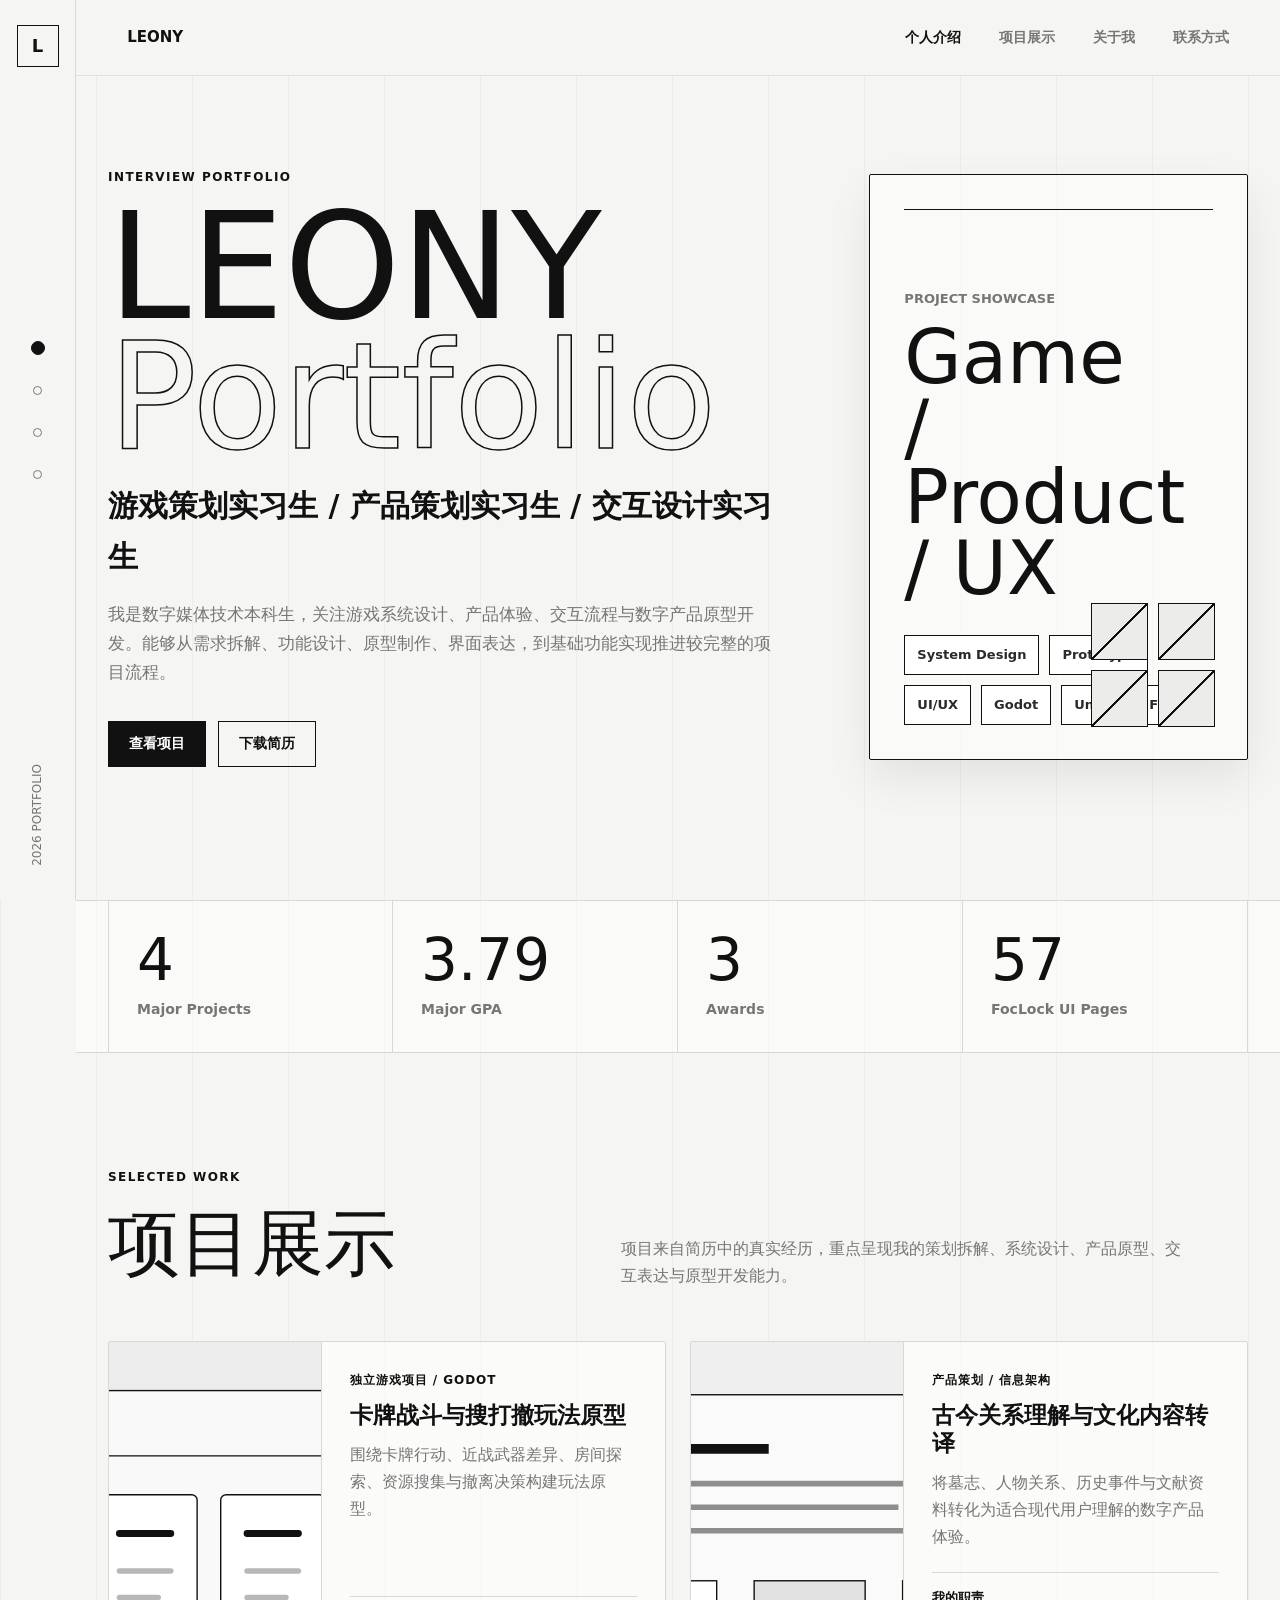
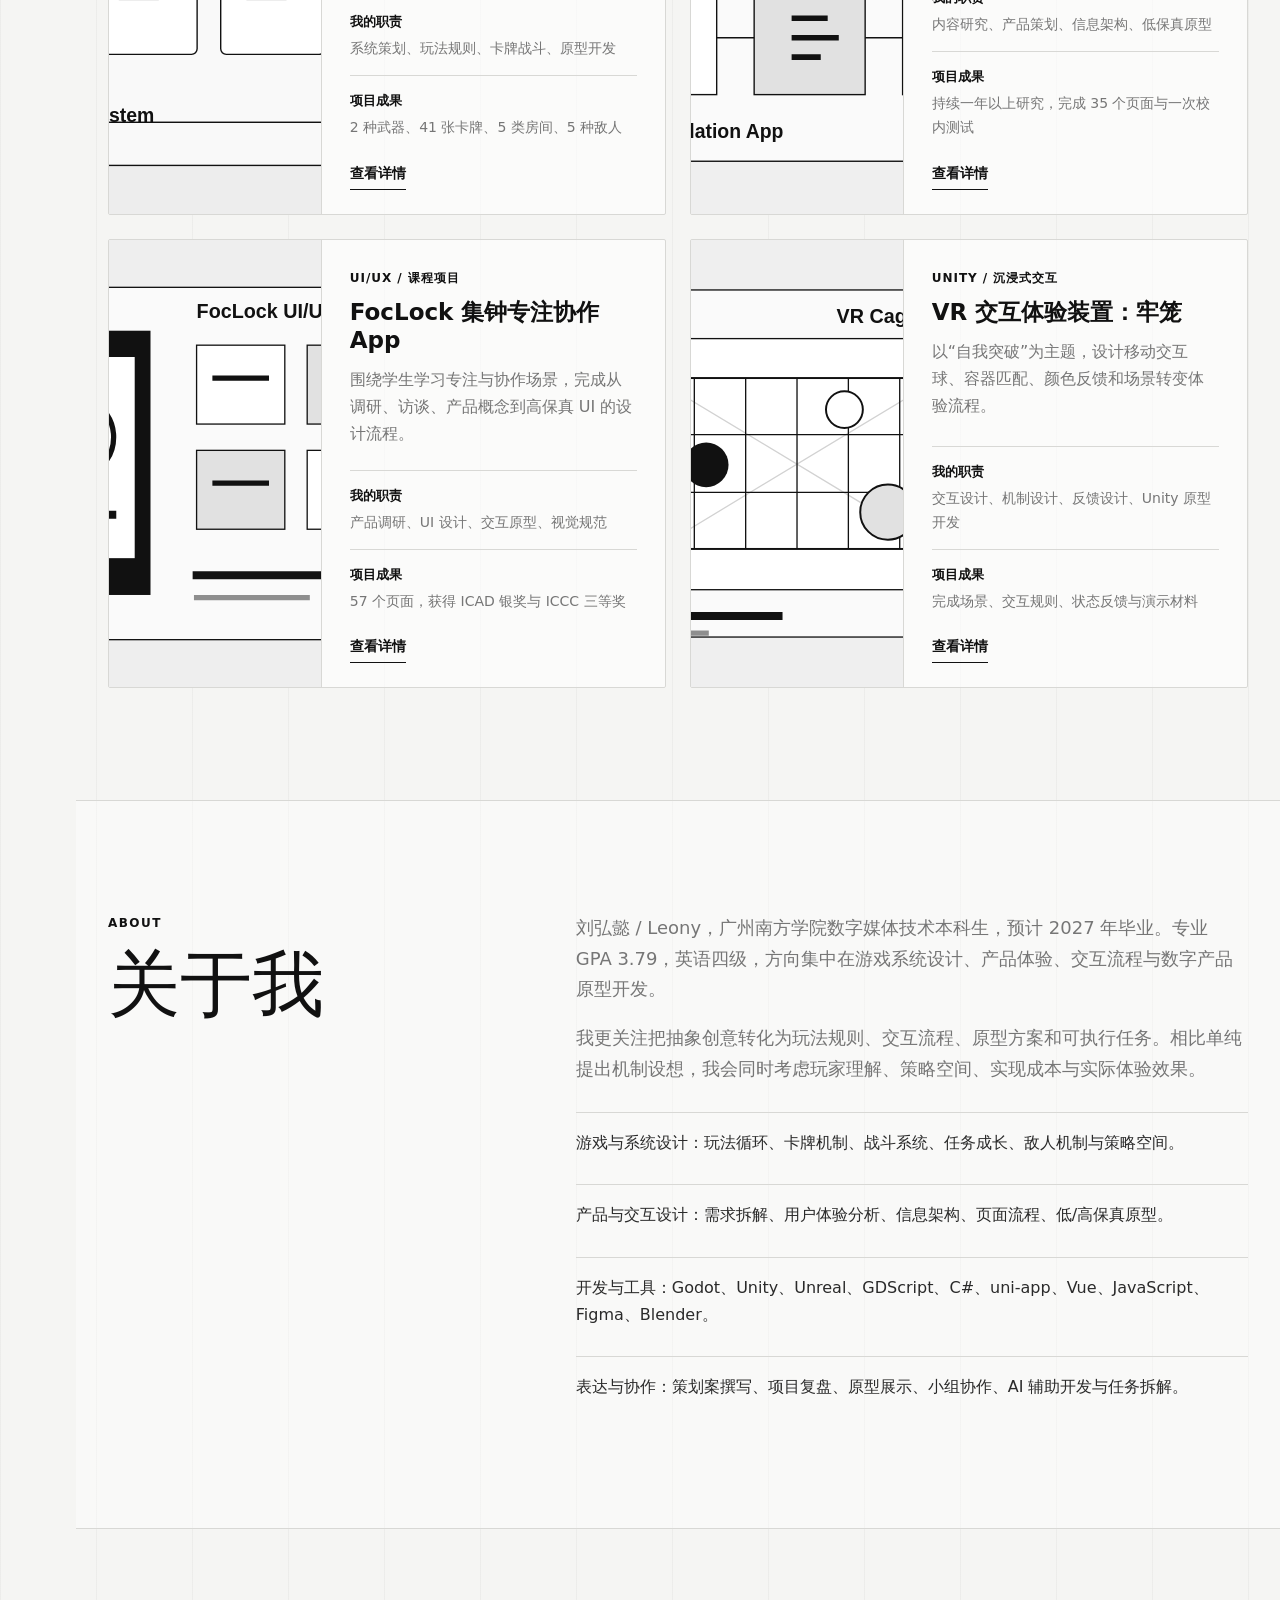
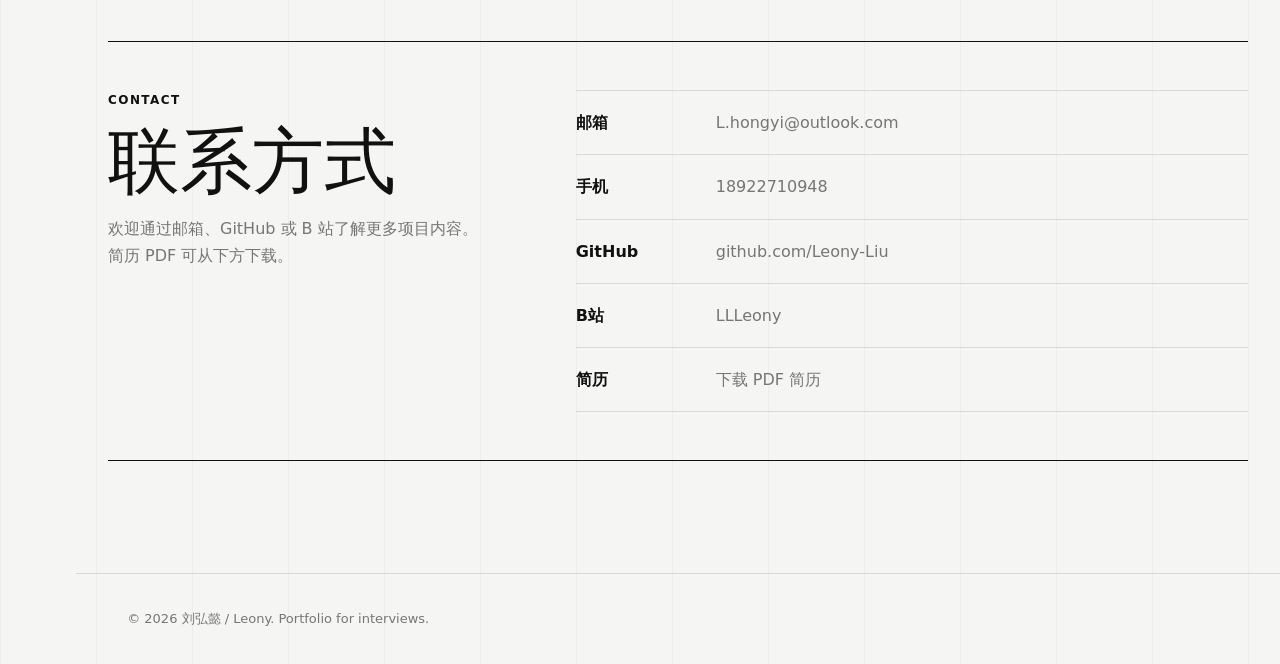
==== index.html @ b9294779 "第一次提交" ====
<!DOCTYPE html>
<html lang="zh-CN">
<head>
  <meta charset="UTF-8">
  <meta name="viewport" content="width=device-width, initial-scale=1.0">
  <meta name="description" content="Leony 刘弘懿的个人作品集网站，展示游戏策划、产品策划、交互设计与原型开发项目。">
  <title>LEONY Portfolio | 刘弘懿项目作品集</title>
  <link rel="icon" href="assets/images/favicon.svg" type="image/svg+xml">
  <link rel="stylesheet" href="css/style.css">
</head>
<body>
  <aside class="side-rail" aria-label="页面锚点导航">
    <a class="rail-logo" href="#intro" aria-label="返回首页">L</a>
    <nav class="rail-dots" aria-label="页面分区">
      <a class="rail-dot active" href="#intro" data-section="intro" aria-label="Intro"><span>Intro</span></a>
      <a class="rail-dot" href="#projects" data-section="projects" aria-label="Projects"><span>Projects</span></a>
      <a class="rail-dot" href="#about" data-section="about" aria-label="About"><span>About</span></a>
      <a class="rail-dot" href="#contact" data-section="contact" aria-label="Contact"><span>Contact</span></a>
    </nav>
    <p class="rail-meta">2026 Portfolio</p>
  </aside>

  <header class="topbar">
    <a class="topbar-brand" href="#intro">LEONY</a>
    <button class="nav-toggle" type="button" aria-label="打开导航" aria-expanded="false">
      <span></span>
      <span></span>
    </button>
    <nav class="topnav" aria-label="主导航">
      <a href="#intro">个人介绍</a>
      <a href="#projects">项目展示</a>
      <a href="#about">关于我</a>
      <a href="#contact">联系方式</a>
    </nav>
  </header>

  <main>
    <section id="intro" class="hero section">
      <div class="container hero-grid">
        <div class="hero-copy">
          <p class="eyebrow">Interview Portfolio</p>
          <h1>LEONY<br><span>Portfolio</span></h1>
          <p class="hero-title">游戏策划实习生 / 产品策划实习生 / 交互设计实习生</p>
          <p class="hero-desc">
            我是数字媒体技术本科生，关注游戏系统设计、产品体验、交互流程与数字产品原型开发。能够从需求拆解、功能设计、原型制作、界面表达，到基础功能实现推进较完整的项目流程。
          </p>
          <div class="hero-actions">
            <a class="button button-dark" href="#projects">查看项目</a>
            <a class="button button-light" href="assets/resume/resume.pdf" download>下载简历</a>
          </div>
        </div>

        <div class="hero-board" aria-label="作品集能力概览">
          <div class="board-line"></div>
          <p class="board-kicker">Project Showcase</p>
          <strong>Game / Product / UX</strong>
          <div class="board-tags" aria-label="能力标签">
            <span>System Design</span>
            <span>Prototype</span>
            <span>UI/UX</span>
            <span>Godot</span>
            <span>Unity</span>
            <span>Figma</span>
          </div>
          <div class="board-matrix" aria-hidden="true">
            <span></span>
            <span></span>
            <span></span>
            <span></span>
          </div>
        </div>
      </div>
    </section>

    <section class="stats-strip" aria-label="作品集数据概览">
      <div class="container stats-grid">
        <div>
          <strong>4</strong>
          <span>Major Projects</span>
        </div>
        <div>
          <strong>3.79</strong>
          <span>Major GPA</span>
        </div>
        <div>
          <strong>3</strong>
          <span>Awards</span>
        </div>
        <div>
          <strong>57</strong>
          <span>FocLock UI Pages</span>
        </div>
      </div>
    </section>

    <section id="projects" class="section section-projects">
      <div class="container">
        <div class="section-heading wide-heading">
          <p class="eyebrow">Selected Work</p>
          <h2>项目展示</h2>
          <p>项目来自简历中的真实经历，重点呈现我的策划拆解、系统设计、产品原型、交互表达与原型开发能力。</p>
        </div>

        <div class="project-grid">
          <article class="project-card">
            <a class="project-cover" href="projects/card-battle.html" aria-label="查看卡牌战斗与搜打撤玩法原型详情">
              <img src="assets/images/project-card-system.svg" alt="卡牌战斗与搜打撤玩法原型封面">
            </a>
            <div class="project-body">
              <p class="project-type">独立游戏项目 / Godot</p>
              <h3>卡牌战斗与搜打撤玩法原型</h3>
              <p>围绕卡牌行动、近战武器差异、房间探索、资源搜集与撤离决策构建玩法原型。</p>
              <dl class="project-meta">
                <div>
                  <dt>我的职责</dt>
                  <dd>系统策划、玩法规则、卡牌战斗、原型开发</dd>
                </div>
                <div>
                  <dt>项目成果</dt>
                  <dd>2 种武器、41 张卡牌、5 类房间、5 种敌人</dd>
                </div>
              </dl>
              <a class="text-link" href="projects/card-battle.html">查看详情</a>
            </div>
          </article>

          <article class="project-card">
            <a class="project-cover" href="projects/culture-app.html" aria-label="查看古今关系理解与文化内容转译项目详情">
              <img src="assets/images/project-culture-app.svg" alt="古今关系理解与文化内容转译项目封面">
            </a>
            <div class="project-body">
              <p class="project-type">产品策划 / 信息架构</p>
              <h3>古今关系理解与文化内容转译</h3>
              <p>将墓志、人物关系、历史事件与文献资料转化为适合现代用户理解的数字产品体验。</p>
              <dl class="project-meta">
                <div>
                  <dt>我的职责</dt>
                  <dd>内容研究、产品策划、信息架构、低保真原型</dd>
                </div>
                <div>
                  <dt>项目成果</dt>
                  <dd>持续一年以上研究，完成 35 个页面与一次校内测试</dd>
                </div>
              </dl>
              <a class="text-link" href="projects/culture-app.html">查看详情</a>
            </div>
          </article>

          <article class="project-card">
            <a class="project-cover" href="projects/foclock.html" aria-label="查看 FocLock 集钟项目详情">
              <img src="assets/images/project-foclock.svg" alt="FocLock 集钟项目封面">
            </a>
            <div class="project-body">
              <p class="project-type">UI/UX / 课程项目</p>
              <h3>FocLock 集钟专注协作 App</h3>
              <p>围绕学生学习专注与协作场景，完成从调研、访谈、产品概念到高保真 UI 的设计流程。</p>
              <dl class="project-meta">
                <div>
                  <dt>我的职责</dt>
                  <dd>产品调研、UI 设计、交互原型、视觉规范</dd>
                </div>
                <div>
                  <dt>项目成果</dt>
                  <dd>57 个页面，获得 ICAD 银奖与 ICCC 三等奖</dd>
                </div>
              </dl>
              <a class="text-link" href="projects/foclock.html">查看详情</a>
            </div>
          </article>

          <article class="project-card">
            <a class="project-cover" href="projects/vr-cage.html" aria-label="查看 VR 交互体验装置详情">
              <img src="assets/images/project-vr-cage.svg" alt="VR 交互体验装置项目封面">
            </a>
            <div class="project-body">
              <p class="project-type">Unity / 沉浸式交互</p>
              <h3>VR 交互体验装置：牢笼</h3>
              <p>以“自我突破”为主题，设计移动交互球、容器匹配、颜色反馈和场景转变体验流程。</p>
              <dl class="project-meta">
                <div>
                  <dt>我的职责</dt>
                  <dd>交互设计、机制设计、反馈设计、Unity 原型开发</dd>
                </div>
                <div>
                  <dt>项目成果</dt>
                  <dd>完成场景、交互规则、状态反馈与演示材料</dd>
                </div>
              </dl>
              <a class="text-link" href="projects/vr-cage.html">查看详情</a>
            </div>
          </article>
        </div>
      </div>
    </section>

    <section id="about" class="section about-section">
      <div class="container about-grid">
        <div class="section-heading">
          <p class="eyebrow">About</p>
          <h2>关于我</h2>
        </div>
        <div class="about-copy">
          <p>
            刘弘懿 / Leony，广州南方学院数字媒体技术本科生，预计 2027 年毕业。专业 GPA 3.79，英语四级，方向集中在游戏系统设计、产品体验、交互流程与数字产品原型开发。
          </p>
          <p>
            我更关注把抽象创意转化为玩法规则、交互流程、原型方案和可执行任务。相比单纯提出机制设想，我会同时考虑玩家理解、策略空间、实现成本与实际体验效果。
          </p>
          <ul class="ability-list">
            <li>游戏与系统设计：玩法循环、卡牌机制、战斗系统、任务成长、敌人机制与策略空间。</li>
            <li>产品与交互设计：需求拆解、用户体验分析、信息架构、页面流程、低/高保真原型。</li>
            <li>开发与工具：Godot、Unity、Unreal、GDScript、C#、uni-app、Vue、JavaScript、Figma、Blender。</li>
            <li>表达与协作：策划案撰写、项目复盘、原型展示、小组协作、AI 辅助开发与任务拆解。</li>
          </ul>
        </div>
      </div>
    </section>

    <section id="contact" class="section contact-section">
      <div class="container contact-grid">
        <div>
          <p class="eyebrow">Contact</p>
          <h2>联系方式</h2>
          <p>欢迎通过邮箱、GitHub 或 B 站了解更多项目内容。简历 PDF 可从下方下载。</p>
        </div>
        <ul class="contact-list">
          <li>
            <span>邮箱</span>
            <a href="mailto:L.hongyi@outlook.com">L.hongyi@outlook.com</a>
          </li>
          <li>
            <span>手机</span>
            <a href="tel:18922710948">18922710948</a>
          </li>
          <li>
            <span>GitHub</span>
            <a href="https://github.com/Leony-Liu" target="_blank" rel="noreferrer">github.com/Leony-Liu</a>
          </li>
          <li>
            <span>B站</span>
            <a href="https://space.bilibili.com/" target="_blank" rel="noreferrer">LLLeony</a>
          </li>
          <li>
            <span>简历</span>
            <a href="assets/resume/resume.pdf" download>下载 PDF 简历</a>
          </li>
        </ul>
      </div>
    </section>
  </main>

  <footer class="site-footer">
    <p>© 2026 刘弘懿 / Leony. Portfolio for interviews.</p>
  </footer>

  <script src="js/main.js"></script>
</body>
</html>
---- css/style.css ----
:root {
  --bg: #f5f5f3;
  --surface: #ffffff;
  --surface-soft: #ececea;
  --ink: #111111;
  --ink-soft: #2a2a2a;
  --muted: #767676;
  --muted-2: #a6a6a6;
  --line: #d8d8d5;
  --line-dark: #111111;
  --rail: 76px;
  --container: 1180px;
  --radius: 2px;
  --shadow: 0 18px 45px rgba(0, 0, 0, 0.08);
  --ease: 180ms ease;
}

* {
  box-sizing: border-box;
}

html {
  scroll-behavior: smooth;
}

body {
  margin: 0;
  color: var(--ink);
  font-family: Inter, ui-sans-serif, system-ui, -apple-system, BlinkMacSystemFont, "Segoe UI", "PingFang SC", "Microsoft YaHei", sans-serif;
  line-height: 1.7;
  background:
    linear-gradient(90deg, rgba(17, 17, 17, 0.035) 1px, transparent 1px) 0 0 / 96px 96px,
    var(--bg);
}

body::selection {
  color: var(--surface);
  background: var(--ink);
}

img,
video {
  display: block;
  max-width: 100%;
}

a {
  color: inherit;
  text-decoration: none;
}

p,
h1,
h2,
h3,
dl {
  margin-top: 0;
}

p {
  color: var(--muted);
}

.container {
  width: min(calc(100% - 64px), var(--container));
  margin: 0 auto;
}

.section {
  padding: 112px 0;
  scroll-margin-top: 82px;
}

.side-rail {
  position: fixed;
  inset: 0 auto 0 0;
  z-index: 50;
  display: grid;
  width: var(--rail);
  grid-template-rows: 92px 1fr 170px;
  align-items: center;
  justify-items: center;
  border-right: 1px solid var(--line);
  background: rgba(245, 245, 243, 0.9);
  backdrop-filter: blur(18px);
}

.rail-logo {
  display: grid;
  width: 42px;
  height: 42px;
  place-items: center;
  border: 1px solid var(--ink);
  border-radius: 0;
  color: var(--ink);
  font-size: 18px;
  font-weight: 800;
  line-height: 1;
}

.rail-dots {
  display: grid;
  gap: 18px;
}

.rail-dot {
  position: relative;
  display: grid;
  width: 24px;
  height: 24px;
  place-items: center;
}

.rail-dot::before {
  content: "";
  width: 7px;
  height: 7px;
  border: 1px solid var(--muted);
  border-radius: 50%;
  background: transparent;
  transition: width var(--ease), height var(--ease), border-color var(--ease), background-color var(--ease);
}

.rail-dot.active::before,
.rail-dot:hover::before {
  width: 12px;
  height: 12px;
  border-color: var(--ink);
  background: var(--ink);
}

.rail-dot span {
  position: absolute;
  left: 32px;
  padding: 5px 8px;
  border: 1px solid var(--line);
  border-radius: var(--radius);
  color: var(--ink);
  font-size: 12px;
  white-space: nowrap;
  background: var(--surface);
  box-shadow: 0 8px 18px rgba(0, 0, 0, 0.08);
  opacity: 0;
  transform: translateX(-6px);
  pointer-events: none;
  transition: opacity var(--ease), transform var(--ease);
}

.rail-dot:hover span {
  opacity: 1;
  transform: translateX(0);
}

.rail-meta {
  margin: 0;
  color: var(--muted);
  font-size: 12px;
  letter-spacing: 0;
  text-transform: uppercase;
  writing-mode: vertical-rl;
  transform: rotate(180deg);
}

.topbar {
  position: fixed;
  top: 0;
  right: 0;
  left: var(--rail);
  z-index: 40;
  display: flex;
  min-height: 76px;
  align-items: center;
  justify-content: space-between;
  padding: 0 clamp(24px, 4vw, 58px);
  border-bottom: 1px solid rgba(216, 216, 213, 0.72);
  background: rgba(245, 245, 243, 0.78);
  backdrop-filter: blur(18px);
}

.topbar-brand {
  font-size: 15px;
  font-weight: 800;
}

.topnav {
  display: flex;
  align-items: center;
  gap: clamp(20px, 3vw, 38px);
}

.topnav a {
  color: var(--muted);
  font-size: 14px;
  font-weight: 600;
  transition: color var(--ease);
}

.topnav a.active,
.topnav a:hover {
  color: var(--ink);
}

.nav-toggle {
  display: none;
  width: 42px;
  height: 42px;
  padding: 0;
  border: 1px solid var(--line);
  border-radius: 0;
  background: var(--surface);
}

.nav-toggle span {
  display: block;
  width: 18px;
  height: 1px;
  margin: 5px auto;
  background: var(--ink);
}

main,
.site-footer {
  margin-left: var(--rail);
}

.hero {
  min-height: 100vh;
  display: flex;
  align-items: center;
  padding-top: 146px;
}

.hero-grid {
  display: grid;
  grid-template-columns: minmax(0, 1.1fr) minmax(320px, 0.62fr);
  gap: clamp(42px, 7vw, 96px);
  align-items: center;
}

.eyebrow {
  margin-bottom: 14px;
  color: var(--ink);
  font-size: 12px;
  font-weight: 800;
  letter-spacing: 0.12em;
  text-transform: uppercase;
}

h1 {
  max-width: 840px;
  margin-bottom: 18px;
  font-size: clamp(64px, 12vw, 148px);
  font-weight: 500;
  line-height: 0.88;
  letter-spacing: 0;
}

h1 span {
  color: transparent;
  -webkit-text-stroke: 1.5px var(--ink);
  text-stroke: 1.5px var(--ink);
}

h2 {
  margin-bottom: 18px;
  font-size: clamp(36px, 6vw, 72px);
  font-weight: 500;
  line-height: 1;
  letter-spacing: 0;
}

h3 {
  margin-bottom: 12px;
  font-size: 23px;
  font-weight: 600;
  line-height: 1.22;
  letter-spacing: 0;
}

.hero-title {
  margin-bottom: 18px;
  color: var(--ink);
  font-size: clamp(20px, 2.4vw, 30px);
  font-weight: 600;
}

.hero-desc {
  max-width: 690px;
  margin-bottom: 34px;
  font-size: 17px;
}

.hero-actions {
  display: flex;
  flex-wrap: wrap;
  gap: 12px;
}

.button {
  display: inline-flex;
  min-height: 46px;
  align-items: center;
  justify-content: center;
  padding: 10px 20px;
  border: 1px solid var(--ink);
  border-radius: 0;
  font-size: 14px;
  font-weight: 700;
  transition: transform var(--ease), background-color var(--ease), color var(--ease), border-color var(--ease);
}

.button:hover {
  transform: translateY(-2px);
}

.button-dark {
  color: var(--surface);
  background: var(--ink);
}

.button-light {
  color: var(--ink);
  background: transparent;
}

.button-light:hover {
  background: var(--surface);
}

.hero-board {
  position: relative;
  min-height: 470px;
  padding: 34px;
  border: 1px solid var(--ink);
  border-radius: var(--radius);
  background: rgba(255, 255, 255, 0.54);
  box-shadow: var(--shadow);
}

.board-line {
  width: 100%;
  height: 1px;
  margin-bottom: 78px;
  background: var(--ink);
}

.board-kicker {
  margin-bottom: 12px;
  color: var(--muted);
  font-size: 13px;
  font-weight: 700;
  text-transform: uppercase;
}

.hero-board strong {
  display: block;
  max-width: 240px;
  margin-bottom: 32px;
  font-size: clamp(48px, 6vw, 74px);
  font-weight: 500;
  line-height: 0.95;
}

.board-tags {
  display: flex;
  flex-wrap: wrap;
  gap: 10px;
}

.board-tags span {
  padding: 8px 12px;
  border: 1px solid var(--line-dark);
  border-radius: 0;
  color: var(--ink-soft);
  font-size: 13px;
  font-weight: 700;
  background: var(--surface);
}

.board-matrix {
  position: absolute;
  right: 32px;
  bottom: 32px;
  display: grid;
  width: 124px;
  height: 124px;
  grid-template-columns: repeat(2, 1fr);
  gap: 10px;
}

.board-matrix span {
  border: 1px solid var(--ink);
  background:
    linear-gradient(135deg, transparent calc(50% - 1px), var(--ink) calc(50% - 1px), var(--ink) calc(50% + 1px), transparent calc(50% + 1px)),
    var(--surface-soft);
}

.stats-strip {
  border-top: 1px solid var(--line);
  border-bottom: 1px solid var(--line);
  background: rgba(255, 255, 255, 0.42);
}

.stats-grid {
  display: grid;
  grid-template-columns: repeat(4, minmax(0, 1fr));
}

.stats-grid div {
  min-height: 142px;
  padding: 30px 28px;
  border-right: 1px solid var(--line);
}

.stats-grid div:first-child {
  border-left: 1px solid var(--line);
}

.stats-grid strong {
  display: block;
  margin-bottom: 6px;
  font-size: clamp(36px, 5vw, 58px);
  font-weight: 500;
  line-height: 1;
}

.stats-grid span {
  color: var(--muted);
  font-size: 14px;
  font-weight: 700;
}

.section-heading {
  max-width: 760px;
  margin-bottom: 44px;
}

.wide-heading {
  display: grid;
  max-width: none;
  grid-template-columns: minmax(260px, 0.75fr) minmax(0, 1fr);
  gap: 42px;
  align-items: end;
}

.wide-heading .eyebrow {
  grid-column: 1 / -1;
  margin-bottom: -22px;
}

.wide-heading p:last-child {
  max-width: 560px;
  margin-bottom: 8px;
}

.project-grid {
  display: grid;
  grid-template-columns: repeat(2, minmax(0, 1fr));
  gap: 24px;
}

.project-card {
  display: grid;
  grid-template-columns: minmax(180px, 0.62fr) minmax(0, 1fr);
  min-height: 360px;
  overflow: hidden;
  border: 1px solid var(--line);
  border-radius: var(--radius);
  background: rgba(255, 255, 255, 0.62);
  transition: transform var(--ease), border-color var(--ease), box-shadow var(--ease);
}

.project-card:hover {
  border-color: var(--ink);
  box-shadow: var(--shadow);
  transform: translateY(-4px);
}

.project-cover {
  display: block;
  min-height: 100%;
  border-right: 1px solid var(--line);
  background: var(--surface-soft);
}

.project-cover img {
  width: 100%;
  height: 100%;
  object-fit: cover;
  filter: grayscale(1);
}

.project-body {
  display: flex;
  flex-direction: column;
  padding: 28px;
}

.project-type {
  margin-bottom: 10px;
  color: var(--ink);
  font-size: 12px;
  font-weight: 800;
  letter-spacing: 0.08em;
  text-transform: uppercase;
}

.project-body > p:not(.project-type) {
  margin-bottom: 22px;
}

.project-meta {
  display: grid;
  gap: 14px;
  margin: auto 0 22px;
}

.project-meta div {
  padding-top: 14px;
  border-top: 1px solid var(--line);
}

.project-meta dt {
  color: var(--ink);
  font-size: 13px;
  font-weight: 800;
}

.project-meta dd {
  margin: 4px 0 0;
  color: var(--muted);
  font-size: 14px;
}

.text-link {
  position: relative;
  width: fit-content;
  color: var(--ink);
  font-size: 14px;
  font-weight: 800;
}

.text-link::after {
  content: "";
  position: absolute;
  right: 0;
  bottom: -4px;
  left: 0;
  height: 1px;
  background: currentColor;
  transform-origin: right;
  transition: transform var(--ease);
}

.text-link:hover::after {
  transform: scaleX(0.45);
}

.about-section {
  border-top: 1px solid var(--line);
  border-bottom: 1px solid var(--line);
  background: rgba(255, 255, 255, 0.36);
}

.about-grid,
.contact-grid {
  display: grid;
  grid-template-columns: minmax(240px, 0.72fr) minmax(0, 1.28fr);
  gap: clamp(36px, 7vw, 96px);
  align-items: start;
}

.about-copy p {
  max-width: 820px;
  font-size: 18px;
}

.ability-list {
  display: grid;
  gap: 12px;
  padding: 0;
  margin: 28px 0 0;
  list-style: none;
}

.ability-list li {
  padding: 16px 0;
  border-top: 1px solid var(--line);
  color: var(--ink-soft);
}

.contact-grid {
  padding: 48px 0;
  border-top: 1px solid var(--ink);
  border-bottom: 1px solid var(--ink);
}

.contact-grid h2 {
  margin-bottom: 18px;
}

.contact-list {
  display: grid;
  gap: 0;
  padding: 0;
  margin: 0;
  list-style: none;
}

.contact-list li {
  display: grid;
  grid-template-columns: 120px minmax(0, 1fr);
  gap: 20px;
  padding: 18px 0;
  border-bottom: 1px solid var(--line);
}

.contact-list li:first-child {
  border-top: 1px solid var(--line);
}

.contact-list span {
  color: var(--ink);
  font-weight: 800;
}

.contact-list a {
  color: var(--muted);
  overflow-wrap: anywhere;
  transition: color var(--ease);
}

.contact-list a:hover {
  color: var(--ink);
}

.site-footer {
  padding: 34px clamp(24px, 4vw, 58px);
  border-top: 1px solid var(--line);
}

.site-footer p {
  margin: 0;
  color: var(--muted);
  font-size: 13px;
}

/* Project detail page */
.detail-main {
  padding-top: 76px;
}

.compact-section {
  padding: 0 0 84px;
}

.detail-header {
  min-height: 76px;
}

.detail-hero {
  padding-top: 86px;
}

.detail-hero-grid {
  display: grid;
  grid-template-columns: minmax(0, 1fr) minmax(280px, 0.46fr);
  gap: clamp(36px, 7vw, 90px);
  align-items: end;
}

.back-link {
  display: inline-flex;
  margin-bottom: 36px;
  color: var(--muted);
  font-weight: 700;
  transition: color var(--ease);
}

.back-link:hover {
  color: var(--ink);
}

.detail-hero h1 {
  font-size: clamp(50px, 9vw, 118px);
}

.detail-cover {
  border: 1px solid var(--ink);
  border-radius: var(--radius);
  background: var(--surface-soft);
  filter: grayscale(1);
}

.info-grid {
  display: grid;
  grid-template-columns: repeat(4, minmax(0, 1fr));
  border-top: 1px solid var(--line);
  border-left: 1px solid var(--line);
}

.info-grid div {
  min-height: 132px;
  padding: 24px;
  border-right: 1px solid var(--line);
  border-bottom: 1px solid var(--line);
  background: rgba(255, 255, 255, 0.48);
}

.info-grid span {
  display: block;
  margin-bottom: 10px;
  color: var(--muted);
  font-size: 13px;
  font-weight: 700;
}

.info-grid strong {
  display: block;
  color: var(--ink);
  font-size: 17px;
  line-height: 1.45;
}

.detail-layout {
  display: grid;
  grid-template-columns: 220px minmax(0, 1fr);
  gap: clamp(36px, 6vw, 76px);
  align-items: start;
}

.detail-toc {
  position: sticky;
  top: 104px;
  display: grid;
  gap: 4px;
  padding-top: 10px;
  border-top: 1px solid var(--ink);
}

.detail-toc a {
  padding: 9px 0;
  color: var(--muted);
  font-size: 14px;
  font-weight: 700;
  transition: color var(--ease), transform var(--ease);
}

.detail-toc a:hover,
.detail-toc a.active {
  color: var(--ink);
  transform: translateX(4px);
}

.detail-content {
  display: grid;
  gap: 42px;
}

.detail-section {
  padding-bottom: 42px;
  border-bottom: 1px solid var(--line);
  scroll-margin-top: 104px;
}

.detail-section h2 {
  margin-bottom: 22px;
  font-size: clamp(28px, 4vw, 46px);
}

.detail-section p,
.detail-section li {
  max-width: 860px;
  color: var(--muted);
  font-size: 17px;
}

.check-list,
.number-list {
  display: grid;
  gap: 12px;
  padding-left: 20px;
}

.feature-grid,
.gallery-grid,
.solution-grid,
.summary-grid {
  display: grid;
  grid-template-columns: repeat(2, minmax(0, 1fr));
  gap: 18px;
}

.feature-grid article,
.solution-grid article,
.summary-grid article {
  padding: 22px;
  border: 1px solid var(--line);
  border-radius: var(--radius);
  background: rgba(255, 255, 255, 0.52);
}

.feature-grid h3,
.solution-grid h3,
.summary-grid h3 {
  font-size: 19px;
}

.gallery-grid figure {
  margin: 0;
  overflow: hidden;
  border: 1px solid var(--line);
  border-radius: var(--radius);
  background: var(--surface);
}

.gallery-grid img {
  width: 100%;
  aspect-ratio: 4 / 3;
  object-fit: cover;
  filter: grayscale(1);
}

.gallery-grid figcaption {
  padding: 12px 14px;
  color: var(--muted);
  font-size: 14px;
}

.video-shell {
  padding: 18px;
  border: 1px dashed var(--muted-2);
  border-radius: var(--radius);
  background: rgba(255, 255, 255, 0.46);
}

.video-frame {
  display: grid;
  min-height: 320px;
  place-items: center;
  margin-top: 16px;
  border: 1px solid var(--ink);
  border-radius: var(--radius);
  color: var(--surface);
  font-weight: 800;
  background:
    linear-gradient(135deg, transparent calc(50% - 1px), rgba(255, 255, 255, 0.2) calc(50% - 1px), rgba(255, 255, 255, 0.2) calc(50% + 1px), transparent calc(50% + 1px)),
    #111111;
}

.detail-actions {
  display: flex;
  flex-wrap: wrap;
  gap: 12px;
}

code {
  padding: 2px 6px;
  border: 1px solid var(--line);
  border-radius: 4px;
  color: var(--ink);
  background: var(--surface);
}

@media (max-width: 1080px) {
  .project-grid {
    grid-template-columns: 1fr;
  }

  .project-card {
    grid-template-columns: minmax(210px, 0.46fr) minmax(0, 1fr);
  }

  .info-grid {
    grid-template-columns: repeat(2, minmax(0, 1fr));
  }
}

@media (max-width: 860px) {
  :root {
    --rail: 0px;
  }

  body {
    background-size: 72px 72px;
  }

  .side-rail {
    display: none;
  }

  .topbar {
    left: 0;
    min-height: 68px;
  }

  .nav-toggle {
    display: block;
  }

  .topnav {
    position: absolute;
    top: 68px;
    right: 18px;
    left: 18px;
    display: none;
    flex-direction: column;
    align-items: stretch;
    gap: 0;
    padding: 8px;
    border: 1px solid var(--line);
    border-radius: var(--radius);
    background: var(--surface);
    box-shadow: var(--shadow);
  }

  .topnav.is-open {
    display: flex;
  }

  .topnav a {
    padding: 12px;
    color: var(--ink);
  }

  .container {
    width: min(calc(100% - 34px), var(--container));
  }

  .section {
    padding: 78px 0;
  }

  .hero {
    min-height: auto;
    padding-top: 122px;
  }

  .hero-grid,
  .wide-heading,
  .about-grid,
  .contact-grid,
  .detail-hero-grid,
  .detail-layout {
    grid-template-columns: 1fr;
  }

  .wide-heading .eyebrow {
    margin-bottom: 0;
  }

  .hero-board {
    min-height: 360px;
  }

  .stats-grid {
    grid-template-columns: repeat(2, minmax(0, 1fr));
  }

  .stats-grid div:nth-child(3) {
    border-left: 1px solid var(--line);
  }

  .detail-toc {
    position: static;
    grid-template-columns: repeat(2, minmax(0, 1fr));
  }
}

@media (max-width: 620px) {
  .topbar {
    padding: 0 18px;
  }

  h1 {
    font-size: clamp(54px, 21vw, 88px);
  }

  h2 {
    font-size: clamp(34px, 12vw, 52px);
  }

  .hero-desc,
  .about-copy p,
  .detail-section p,
  .detail-section li {
    font-size: 16px;
  }

  .hero-board {
    padding: 24px;
  }

  .board-matrix {
    width: 92px;
    height: 92px;
  }

  .stats-grid,
  .project-card,
  .info-grid,
  .feature-grid,
  .gallery-grid,
  .solution-grid,
  .summary-grid,
  .detail-toc {
    grid-template-columns: 1fr;
  }

  .stats-grid div,
  .stats-grid div:first-child,
  .stats-grid div:nth-child(3) {
    border-left: 1px solid var(--line);
  }

  .project-card {
    min-height: 0;
  }

  .project-cover {
    min-height: 220px;
    border-right: 0;
    border-bottom: 1px solid var(--line);
  }

  .project-body {
    padding: 22px;
  }

  .contact-list li {
    grid-template-columns: 1fr;
    gap: 4px;
  }

  .video-frame {
    min-height: 220px;
  }
}
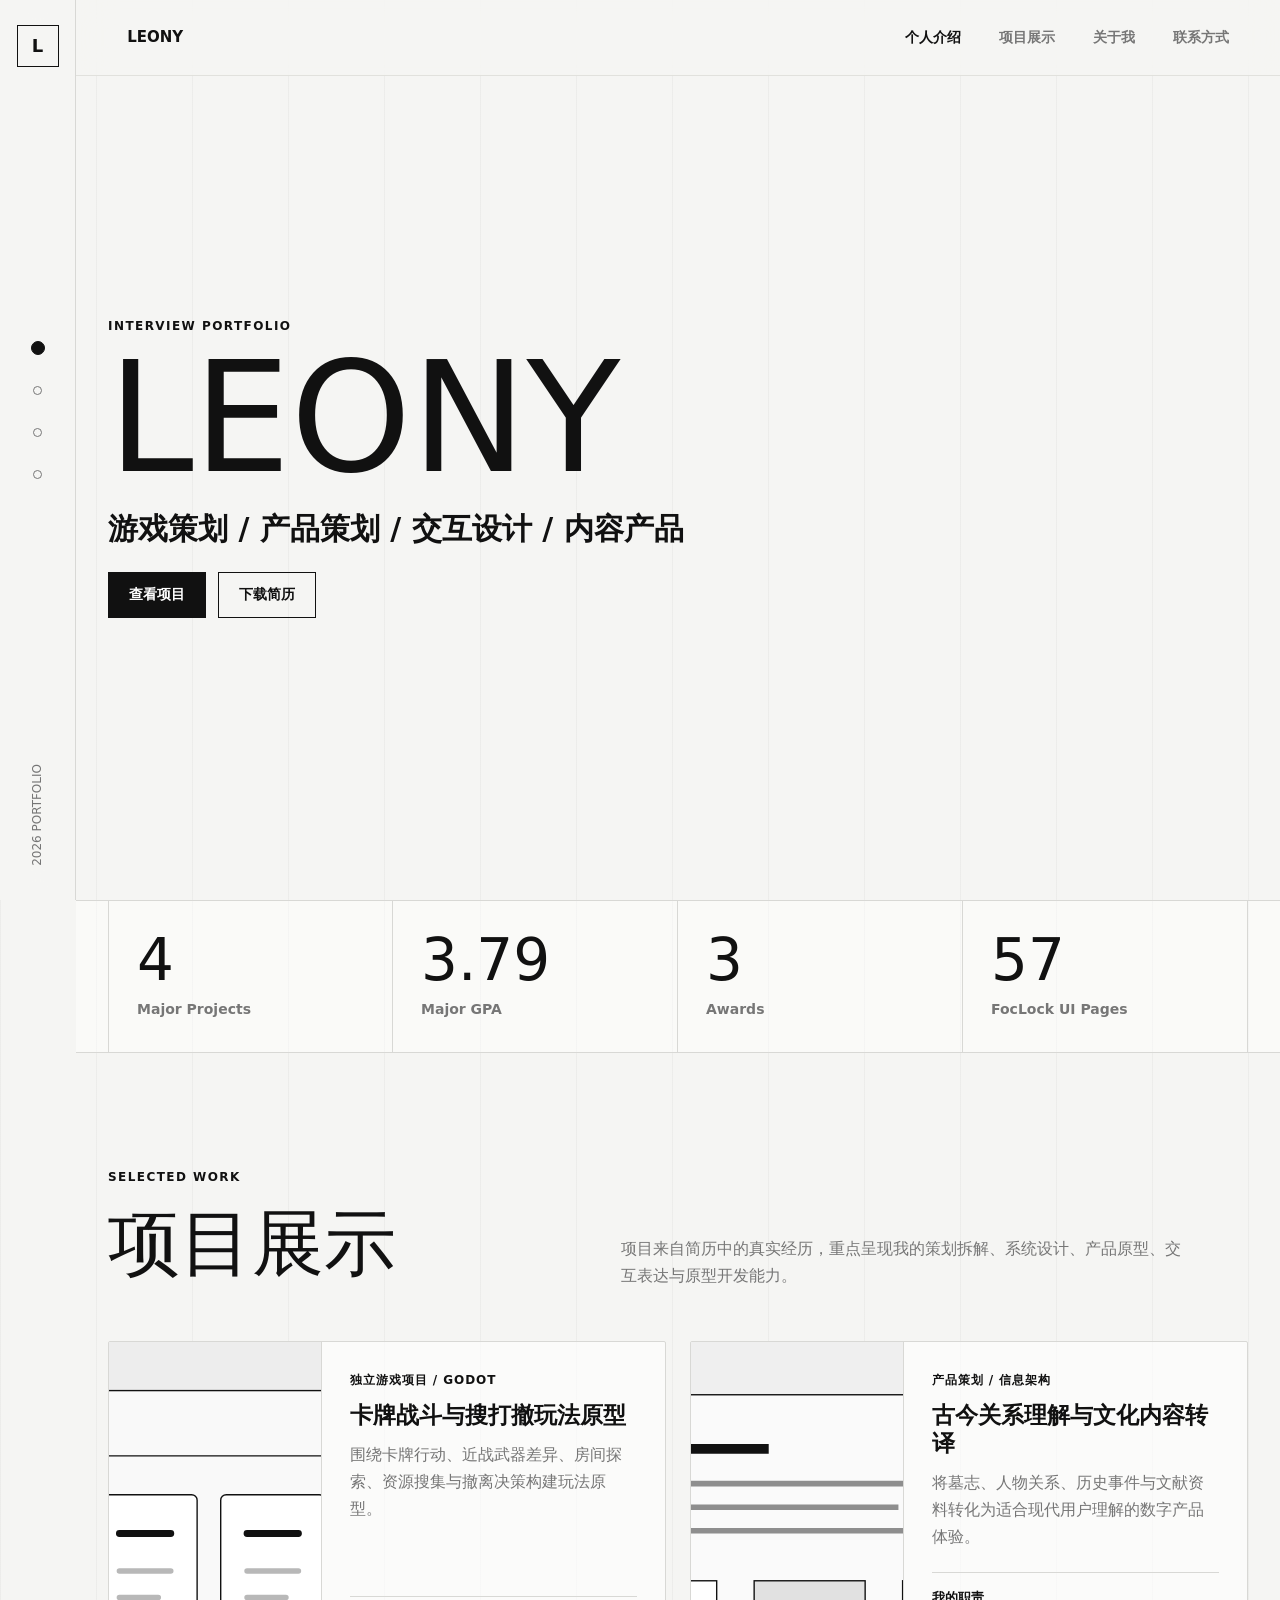
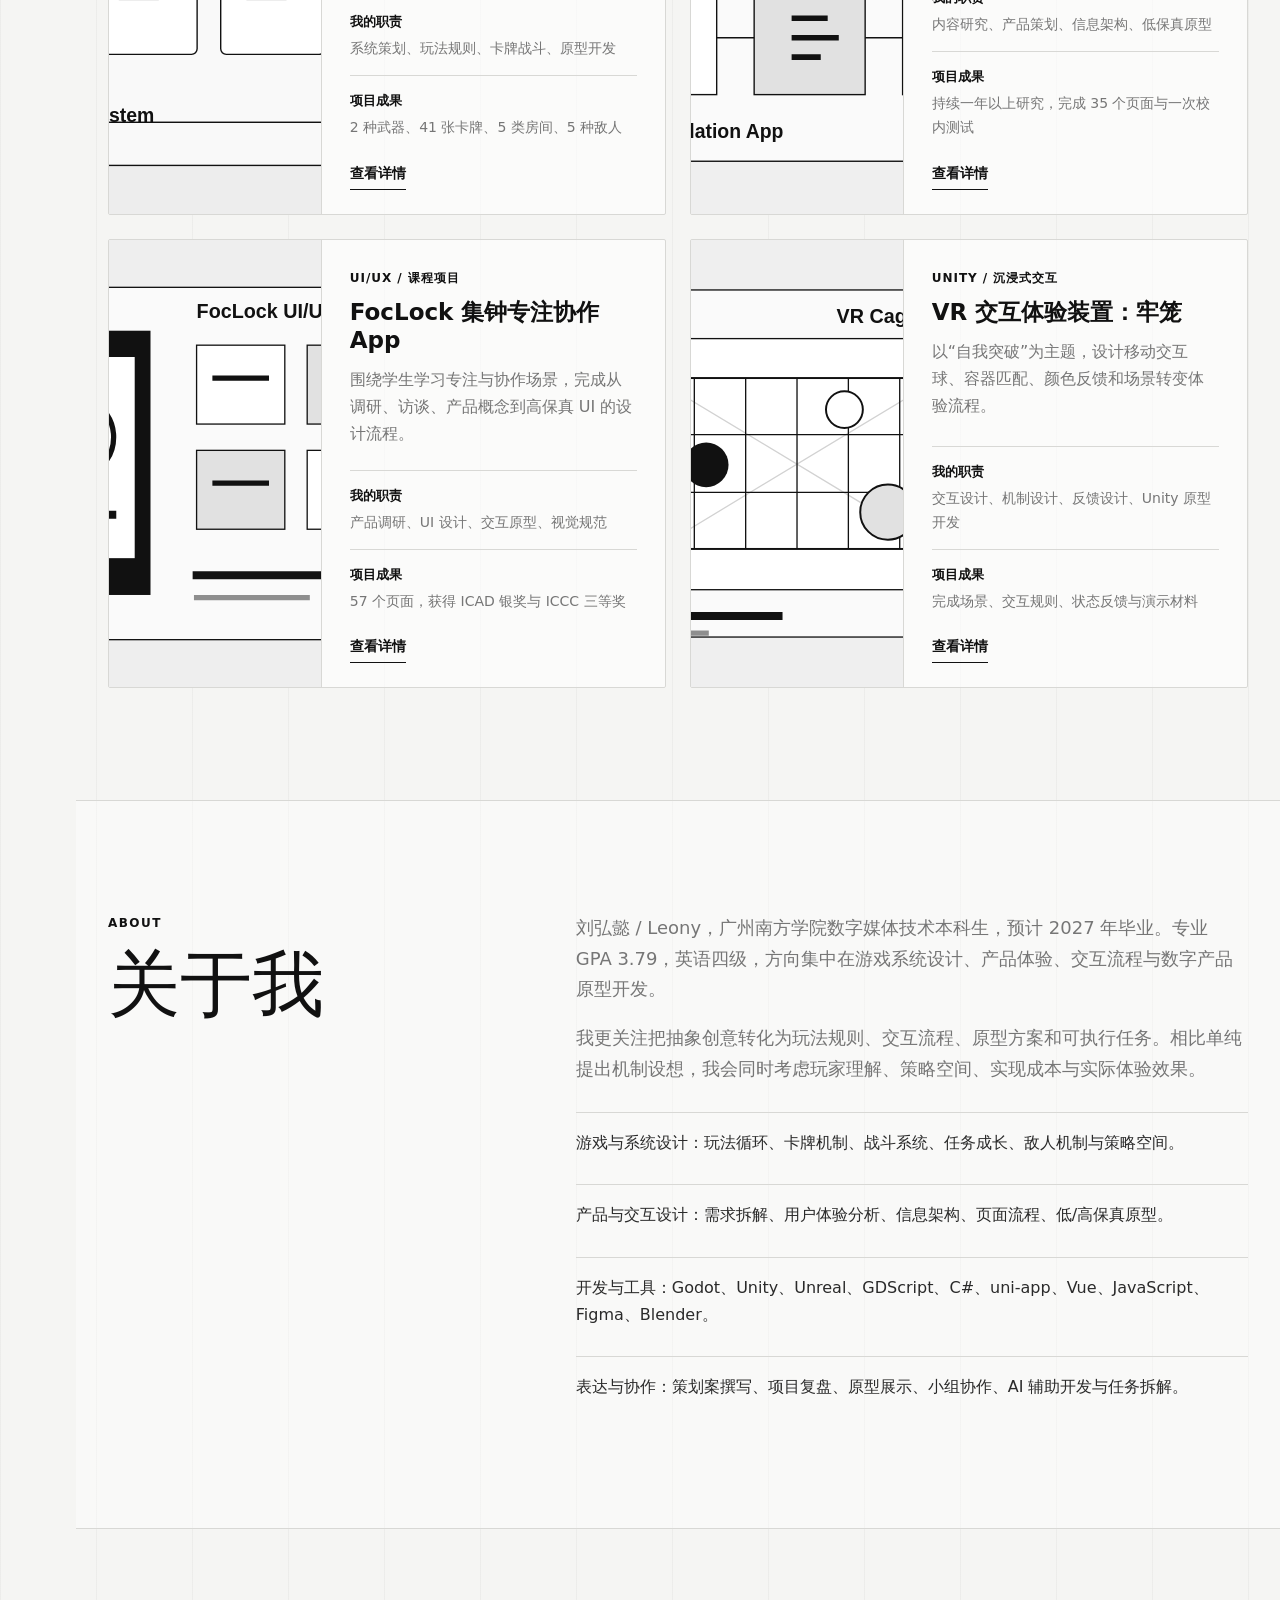
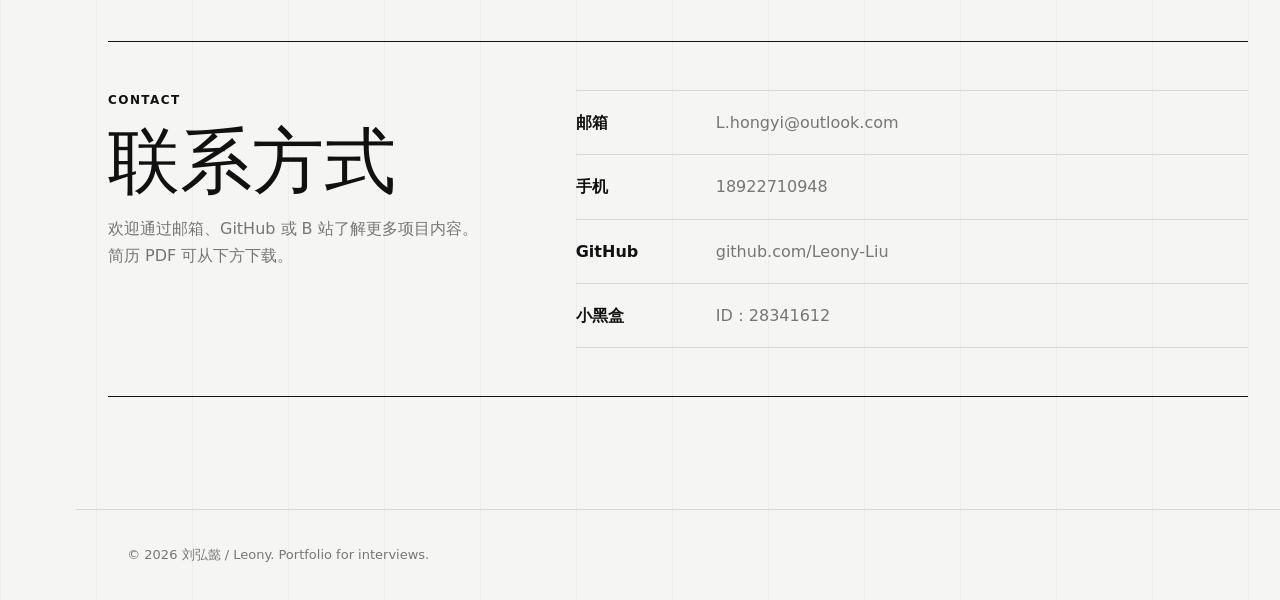
==== commit c3f75e2d: "no message" ====
--- a/index.html
+++ b/index.html
@@ -39,36 +39,15 @@
       <div class="container hero-grid">
         <div class="hero-copy">
           <p class="eyebrow">Interview Portfolio</p>
-          <h1>LEONY<br><span>Portfolio</span></h1>
-          <p class="hero-title">游戏策划实习生 / 产品策划实习生 / 交互设计实习生</p>
-          <p class="hero-desc">
-            我是数字媒体技术本科生，关注游戏系统设计、产品体验、交互流程与数字产品原型开发。能够从需求拆解、功能设计、原型制作、界面表达，到基础功能实现推进较完整的项目流程。
-          </p>
+          <h1>LEONY<br></h1>
+          <p class="hero-title">游戏策划 / 产品策划 / 交互设计 / 内容产品</p>
           <div class="hero-actions">
             <a class="button button-dark" href="#projects">查看项目</a>
             <a class="button button-light" href="assets/resume/resume.pdf" download>下载简历</a>
           </div>
         </div>
 
-        <div class="hero-board" aria-label="作品集能力概览">
-          <div class="board-line"></div>
-          <p class="board-kicker">Project Showcase</p>
-          <strong>Game / Product / UX</strong>
-          <div class="board-tags" aria-label="能力标签">
-            <span>System Design</span>
-            <span>Prototype</span>
-            <span>UI/UX</span>
-            <span>Godot</span>
-            <span>Unity</span>
-            <span>Figma</span>
-          </div>
-          <div class="board-matrix" aria-hidden="true">
-            <span></span>
-            <span></span>
-            <span></span>
-            <span></span>
-          </div>
-        </div>
+        
       </div>
     </section>
 
@@ -237,12 +216,8 @@
             <a href="https://github.com/Leony-Liu" target="_blank" rel="noreferrer">github.com/Leony-Liu</a>
           </li>
           <li>
-            <span>B站</span>
-            <a href="https://space.bilibili.com/" target="_blank" rel="noreferrer">LLLeony</a>
-          </li>
-          <li>
-            <span>简历</span>
-            <a href="assets/resume/resume.pdf" download>下载 PDF 简历</a>
+            <span>小黑盒</span>
+            <a href="https://www.xiaoheihe.cn/app/user/profile/28341612" target="_blank" rel="noreferrer">ID：28341612</a>
           </li>
         </ul>
       </div>
--- a/css/style.css
+++ b/css/style.css
@@ -249,7 +249,7 @@
 h1 {
   max-width: 840px;
   margin-bottom: 18px;
-  font-size: clamp(64px, 12vw, 148px);
+  font-size: clamp(64px, 12vw, 200px);
   font-weight: 500;
   line-height: 0.88;
   letter-spacing: 0;
@@ -284,11 +284,7 @@
   font-weight: 600;
 }
 
-.hero-desc {
-  max-width: 690px;
-  margin-bottom: 34px;
-  font-size: 17px;
-}
+
 
 .hero-actions {
   display: flex;
@@ -852,6 +848,14 @@
   display: flex;
   flex-wrap: wrap;
   gap: 12px;
+}
+.back-link {
+  display: inline-flex;
+  margin-bottom: 36px;
+  color: var(--muted);
+  font-weight: 700;
+  transition: color var(--ease);
+  font-size: 36px;
 }
 
 code {
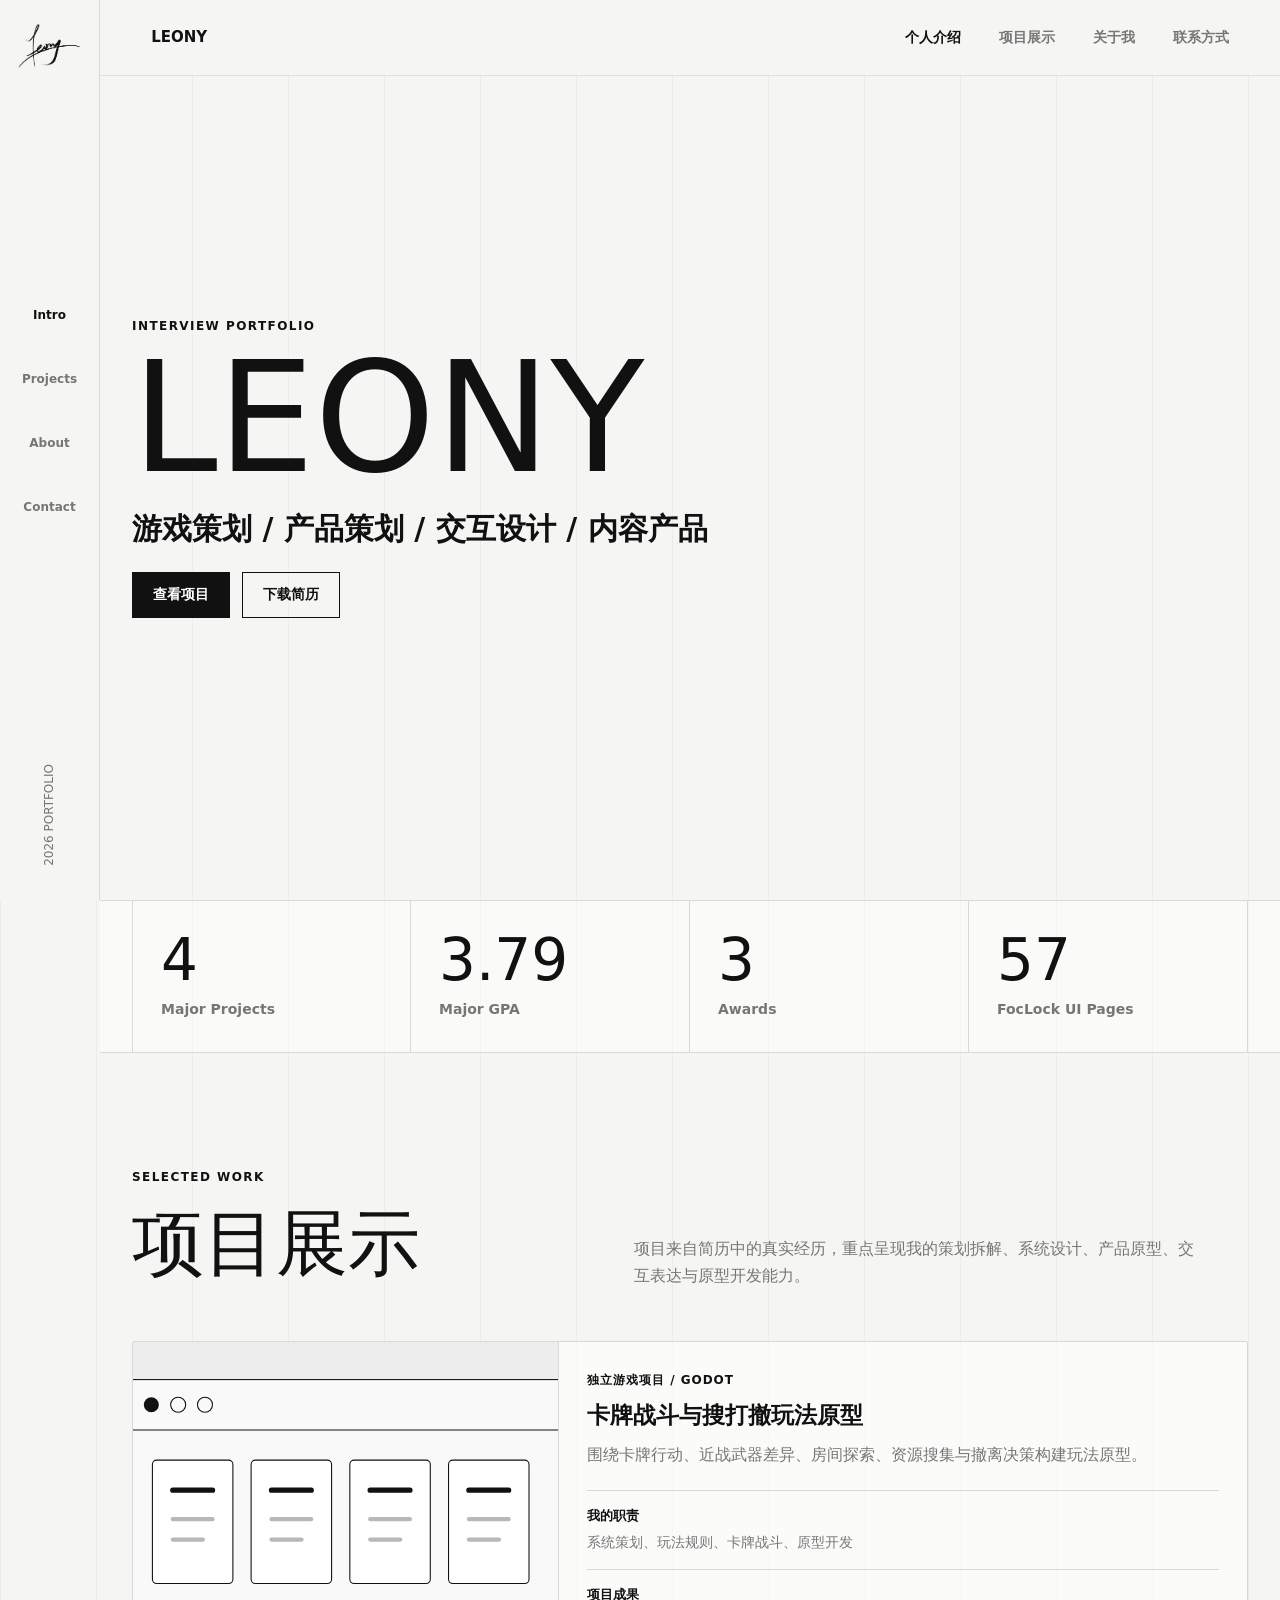
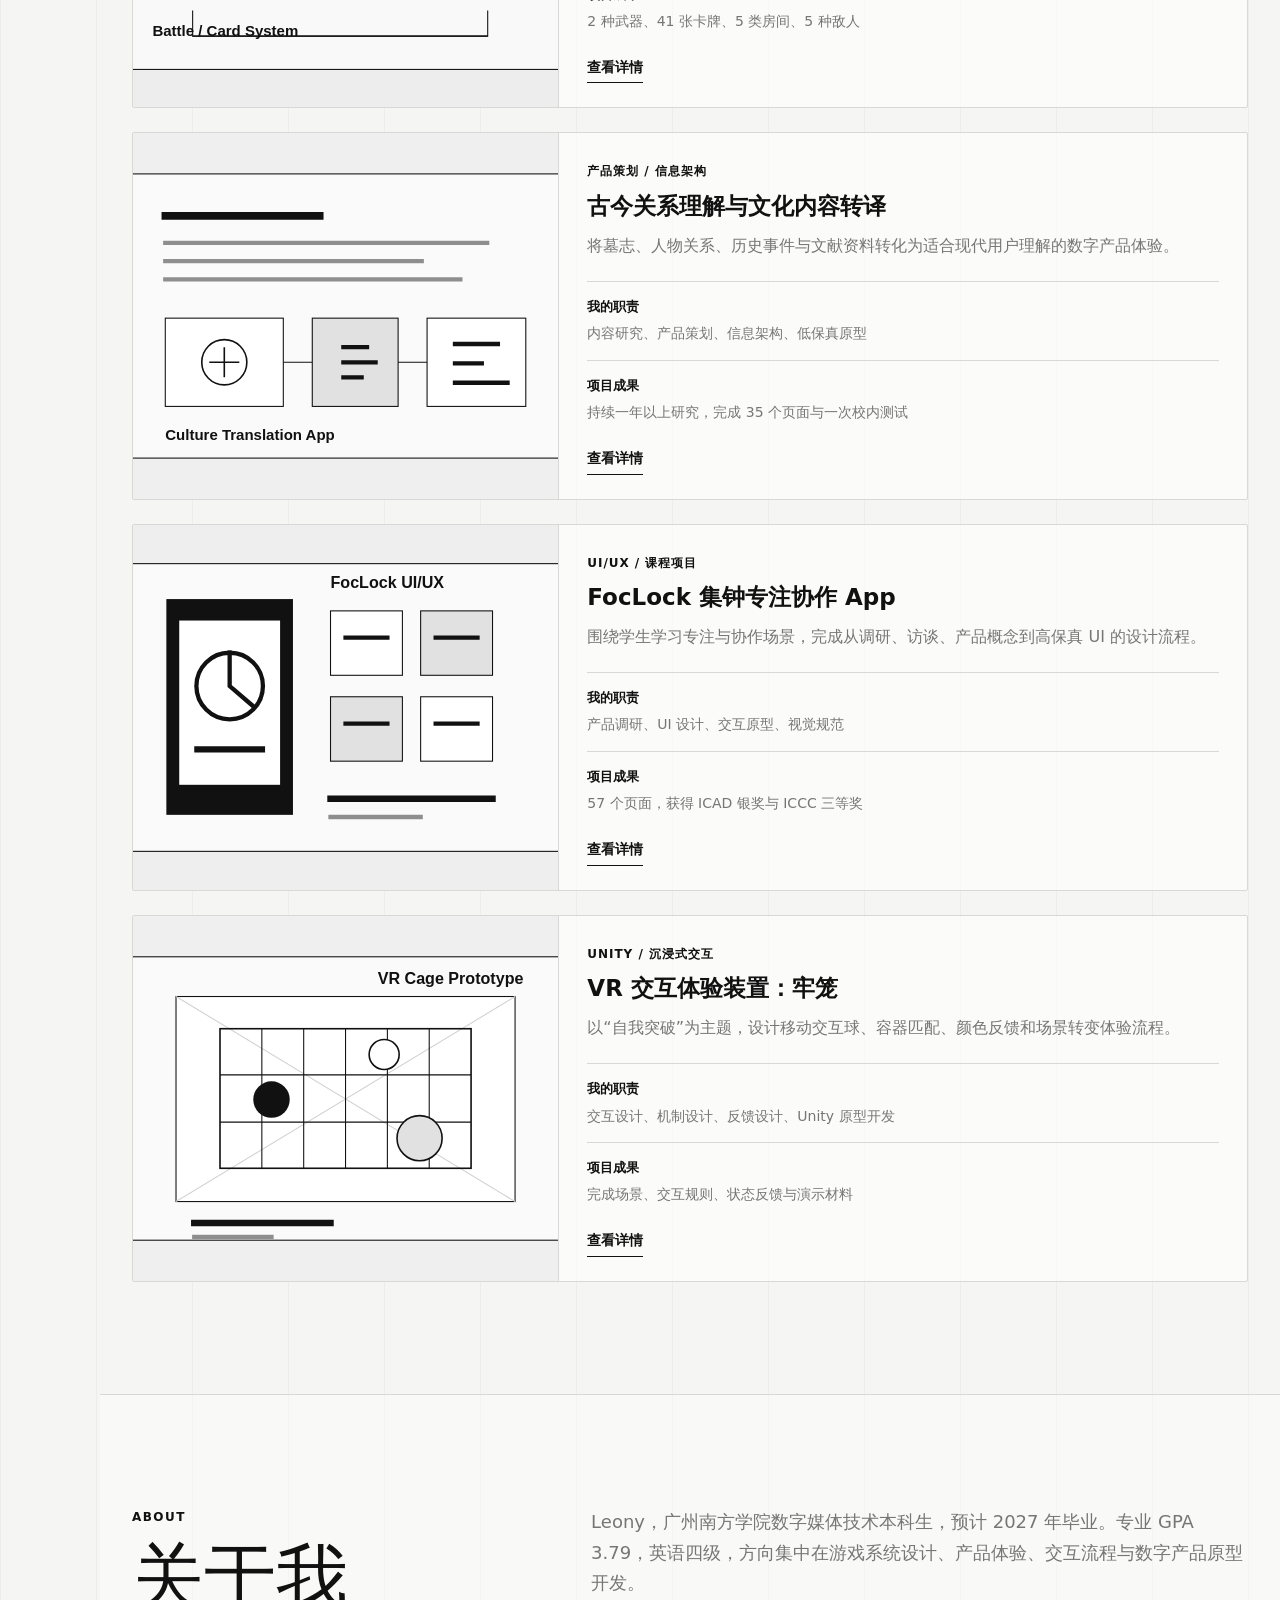
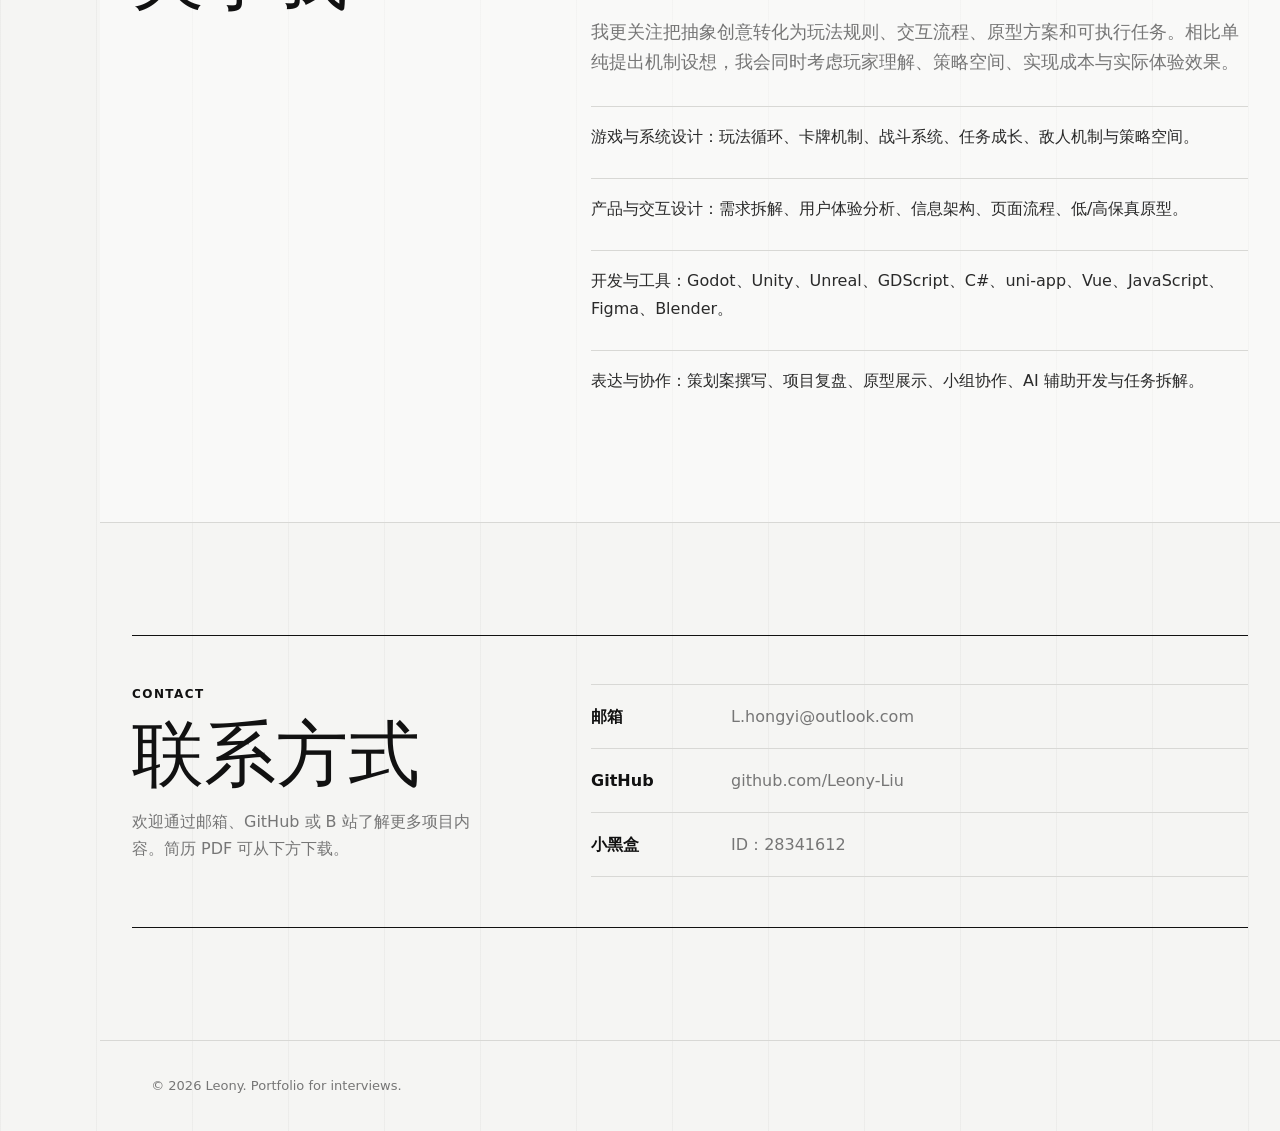
==== commit c84c73f9: "no message" ====
--- a/index.html
+++ b/index.html
@@ -10,7 +10,9 @@
 </head>
 <body>
   <aside class="side-rail" aria-label="页面锚点导航">
-    <a class="rail-logo" href="#intro" aria-label="返回首页">L</a>
+    <a class="rail-logo" href="#intro" aria-label="返回首页">
+      <img src="assets/images/leony-signature.png" alt="">
+    </a>
     <nav class="rail-dots" aria-label="页面分区">
       <a class="rail-dot active" href="#intro" data-section="intro" aria-label="Intro"><span>Intro</span></a>
       <a class="rail-dot" href="#projects" data-section="projects" aria-label="Projects"><span>Projects</span></a>
@@ -180,7 +182,7 @@
         </div>
         <div class="about-copy">
           <p>
-            刘弘懿 / Leony，广州南方学院数字媒体技术本科生，预计 2027 年毕业。专业 GPA 3.79，英语四级，方向集中在游戏系统设计、产品体验、交互流程与数字产品原型开发。
+             Leony，广州南方学院数字媒体技术本科生，预计 2027 年毕业。专业 GPA 3.79，英语四级，方向集中在游戏系统设计、产品体验、交互流程与数字产品原型开发。
           </p>
           <p>
             我更关注把抽象创意转化为玩法规则、交互流程、原型方案和可执行任务。相比单纯提出机制设想，我会同时考虑玩家理解、策略空间、实现成本与实际体验效果。
@@ -208,10 +210,6 @@
             <a href="mailto:L.hongyi@outlook.com">L.hongyi@outlook.com</a>
           </li>
           <li>
-            <span>手机</span>
-            <a href="tel:18922710948">18922710948</a>
-          </li>
-          <li>
             <span>GitHub</span>
             <a href="https://github.com/Leony-Liu" target="_blank" rel="noreferrer">github.com/Leony-Liu</a>
           </li>
@@ -225,7 +223,7 @@
   </main>
 
   <footer class="site-footer">
-    <p>© 2026 刘弘懿 / Leony. Portfolio for interviews.</p>
+    <p>© 2026  Leony. Portfolio for interviews.</p>
   </footer>
 
   <script src="js/main.js"></script>
--- a/css/style.css
+++ b/css/style.css
@@ -8,7 +8,7 @@
   --muted-2: #a6a6a6;
   --line: #d8d8d5;
   --line-dark: #111111;
-  --rail: 76px;
+  --rail: 100px;
   --container: 1180px;
   --radius: 2px;
   --shadow: 0 18px 45px rgba(0, 0, 0, 0.08);
@@ -86,69 +86,41 @@
 }
 
 .rail-logo {
-  display: grid;
-  width: 42px;
-  height: 42px;
+  display: block;
+  width: 84px;
+}
+
+.rail-dots {
+  display: grid;
+  gap: 40px;
+  width: 100%;
+  padding-inline: 10px;
+}
+
+.rail-dot {
+  display: grid;
+  min-height: 24px;
   place-items: center;
-  border: 1px solid var(--ink);
-  border-radius: 0;
-  color: var(--ink);
-  font-size: 18px;
-  font-weight: 800;
-  line-height: 1;
-}
-
-.rail-dots {
-  display: grid;
-  gap: 18px;
-}
-
-.rail-dot {
-  position: relative;
-  display: grid;
-  width: 24px;
-  height: 24px;
-  place-items: center;
-}
-
-.rail-dot::before {
-  content: "";
-  width: 7px;
-  height: 7px;
-  border: 1px solid var(--muted);
-  border-radius: 50%;
-  background: transparent;
-  transition: width var(--ease), height var(--ease), border-color var(--ease), background-color var(--ease);
-}
-
-.rail-dot.active::before,
-.rail-dot:hover::before {
-  width: 12px;
-  height: 12px;
-  border-color: var(--ink);
-  background: var(--ink);
+  color: var(--muted);
+  font-size: 12px;
+  font-weight: 600;
+  transition: color var(--ease);
 }
 
 .rail-dot span {
-  position: absolute;
-  left: 32px;
-  padding: 5px 8px;
-  border: 1px solid var(--line);
-  border-radius: var(--radius);
-  color: var(--ink);
-  font-size: 12px;
   white-space: nowrap;
-  background: var(--surface);
-  box-shadow: 0 8px 18px rgba(0, 0, 0, 0.08);
-  opacity: 0;
-  transform: translateX(-6px);
-  pointer-events: none;
-  transition: opacity var(--ease), transform var(--ease);
-}
-
-.rail-dot:hover span {
-  opacity: 1;
-  transform: translateX(0);
+  transition: transform var(--ease);
+}
+
+.rail-dot.active,
+.rail-dot:hover,
+.rail-dot:focus-visible {
+  color: var(--ink);
+}
+
+.rail-dot:hover span,
+.rail-dot:focus-visible span {
+  transform: translateX(4px);
 }
 
 .rail-meta {
@@ -451,7 +423,7 @@
 
 .project-grid {
   display: grid;
-  grid-template-columns: repeat(2, minmax(0, 1fr));
+  grid-template-columns: minmax(0, 1fr);
   gap: 24px;
 }
 
@@ -867,10 +839,6 @@
 }
 
 @media (max-width: 1080px) {
-  .project-grid {
-    grid-template-columns: 1fr;
-  }
-
   .project-card {
     grid-template-columns: minmax(210px, 0.46fr) minmax(0, 1fr);
   }
